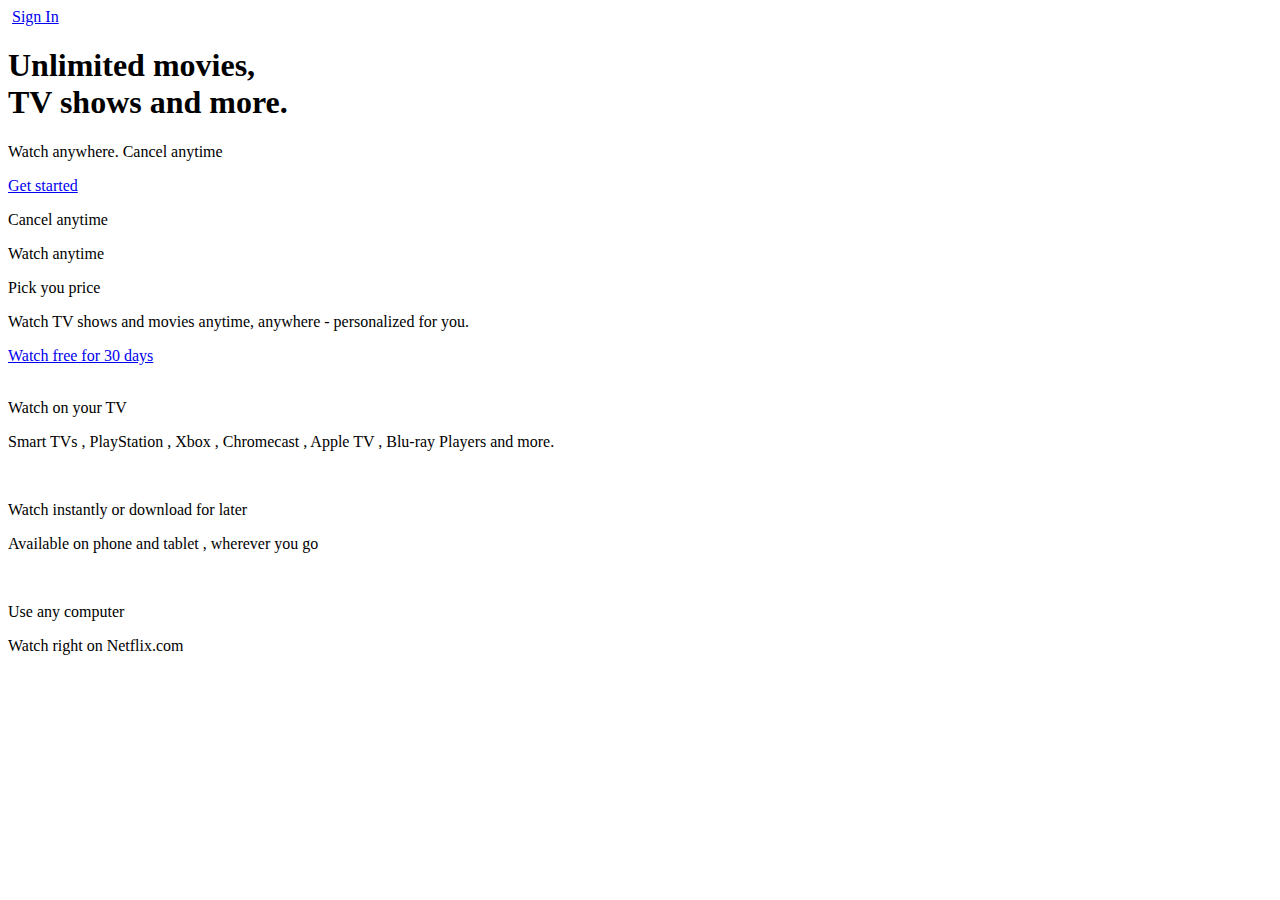
==== index.html @ 189fda10 "Create index.html" ====
<!DOCTYPE html>
<html>
    <head>
        <title>
            NETFLIX CLONE 
        </title>
        <meta charset="utf-8">
        <script src="https://kit.fontawesome.com/2bed8fc9e9.js" crossorigin="anonymous"></script>
        <link rel="stylesheet" href="style.css">
        <meta name="viewport" content="width=device-width, initial-scale=1.0">
        <link rel="preconnect" href="https://fonts.gstatic.com">
        <meta http-equiv="content-type" content="text/html " ; charset="utf-8">
        <meta name="view-port" content="width = device-width , initial-scale = 1">
     
        <style>
            @import url('https://fonts.googleapis.com/css2?family=Poppins:wght@400;500&display=swap');
        </style>
        <body> 
            
           <header class="showcase">
               <div class="showcase-top"> 
                
                   <img src="Netflix_logo_removebg.png" alt="">
                
                  
                  
                   <a href="#" class="btn btn-rounded"> Sign In </a>
               </div>
        
               
               <div class="showcase-content">
                <h1>Unlimited movies, <br> TV shows  and more.
                </h1>
               <p>Watch anywhere. Cancel anytime <br> 
               </p>

              
               
                   <a href="#" class="btn btn-xl">
                   
                       
                       Get started <i class="fas fa-chevron-right"></i>
                   </a>
               </div>

           </header>
           <section class="tabs" >
               <div class="container">
                   <div  id="tab-1" class="tab-item item tab-border">
                    <i class="fas fa-door-open fa-2x"></i>
                    <p class="hide-sm" >Cancel anytime </p>
                </div>
                <div  id="tab-2" class="tab-item item ">
                    <i class="fas fa-tablet-alt fa-2x"></i>
                    <p class="hide-sm" >Watch anytime </p>
                </div>
                <div  id="tab-3" class="tab-item item ">
                    <i class="fas fa-tags fa-2x"></i>
                    <p class="hide-sm" >Pick you price  </p>
                </div>
               
                 </div>
               </div>
           </section>
       
        <section class="tab-content" >
            <div class="container">
                <!-- tab content 1 -->
               <!-- <div  id="tab-1-content" class="tab-content-item show ">
                   <div class="tab-1-content-inner">
                       <div>
                           <p  class="text-lg" >
                             There are no annoying contracts and no commitments. Cancel your account online.
                           </p> 
                           <a href="#" class="btn btn-lg">Watch free for 30 days </a>
                       </div>
                       <img src="netflix tab-content-1.png" alt="">
                   </div>
               </div> -->

             <div  id="tab-2-content" class="tab-content-item">
                 <div class="tab-2-content-top">
                     <p class="text-lg" >
                         Watch TV shows and movies anytime, anywhere - personalized for you.
                     </p>
                     <a href="#" class="btn btn-lg">Watch free for 30 days</a>
                     <div class="tab-2-content-bottom">
                         <div>
                          <img src="tv removed.png"  alt="">
                          <p class="text-md">Watch on your TV </p>
                          <p class="text-dark" >
                             Smart TVs , PlayStation , Xbox , Chromecast , Apple TV , Blu-ray Players and more. 
                          </p>
                        </div>
                        

                     </div>

                     <div>
                        <img src="tablet and phone removed.png"   alt="">
                        <p  class="text-md">Watch instantly or download for later </p>
                        <p class="text-dark"  >
                            Available on phone and tablet , wherever you go 
                          
                        </p>
                        
                      </div>

                      <div>
                        <img src="pc removed.png"  alt="">
                        <p  class="text-md"> Use any computer </p>
                        <p class="text-dark"  >
                            Watch right on Netflix.com
                            
                        </p>
                      </div> 
                      

                     
                        

                    </div>
                 </div>
             </div>

            </div>
        </section>
         
          
        </body>
    </head>
</html>
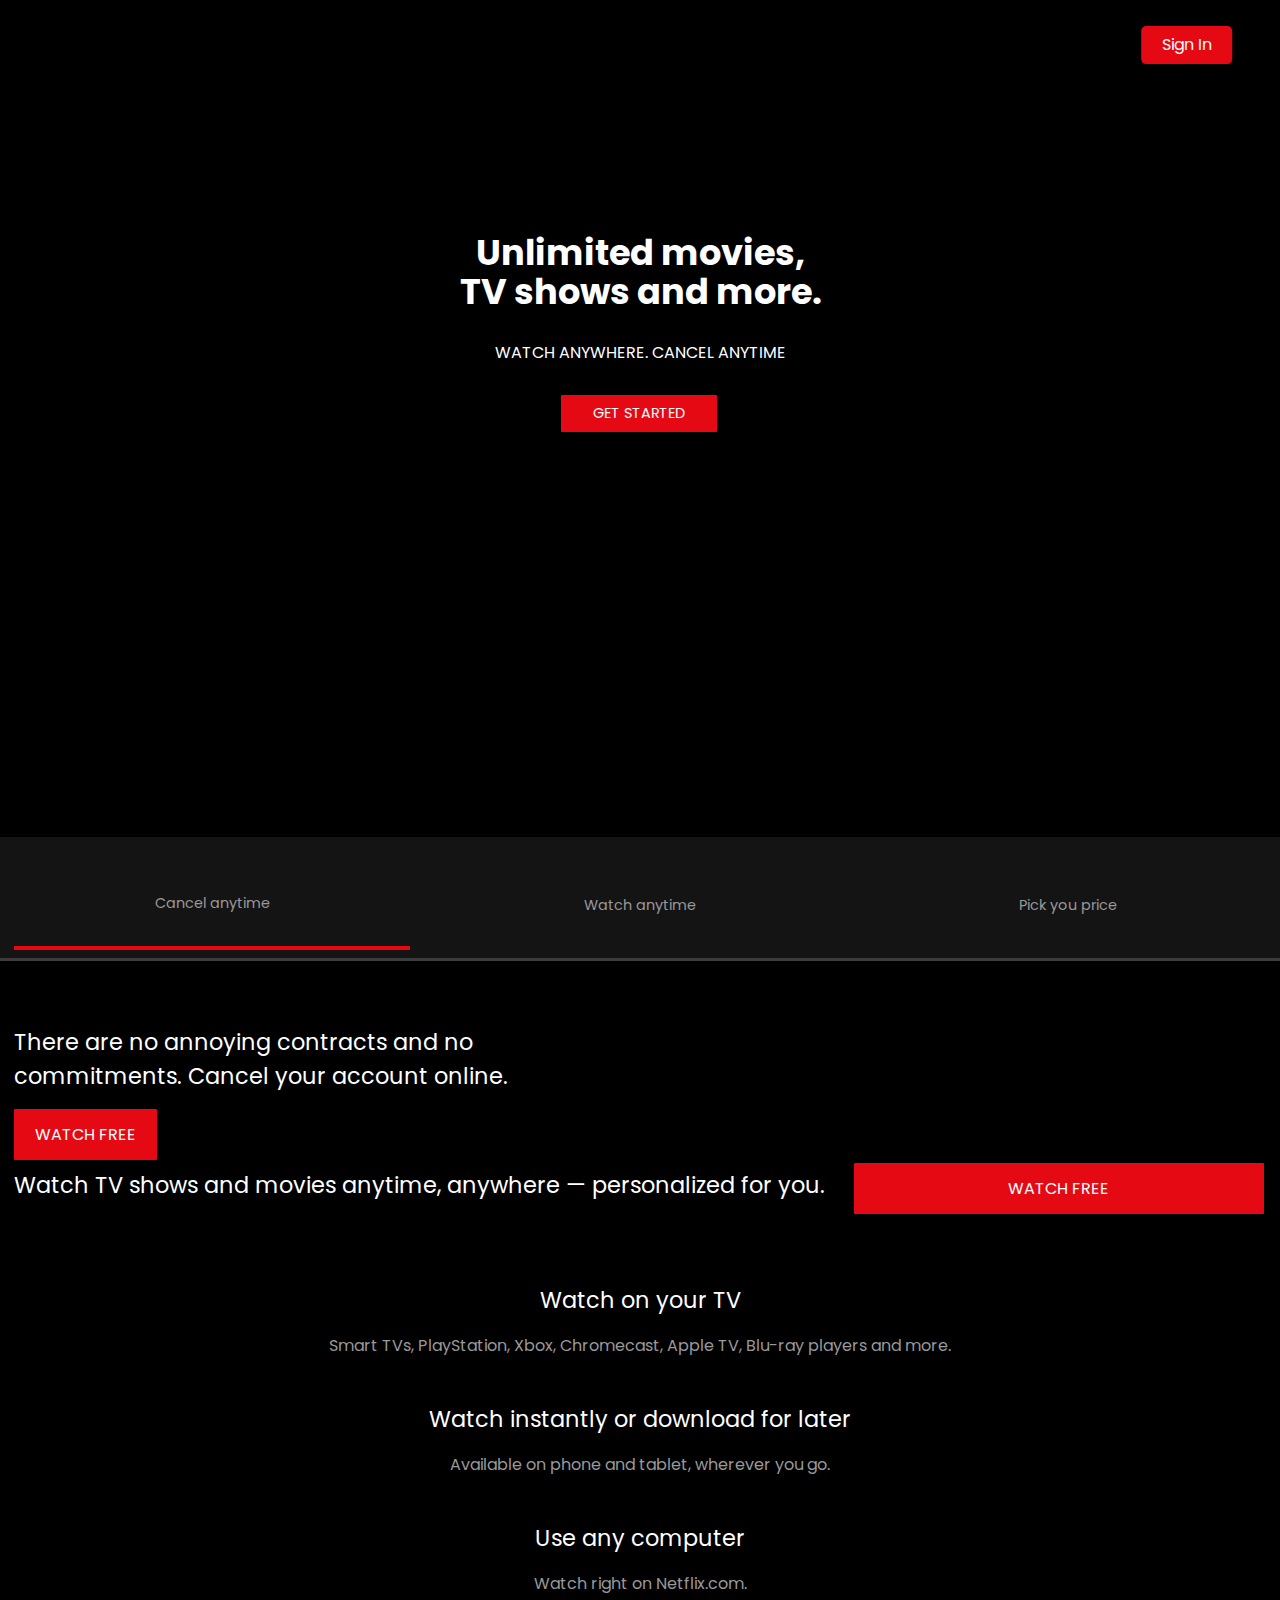
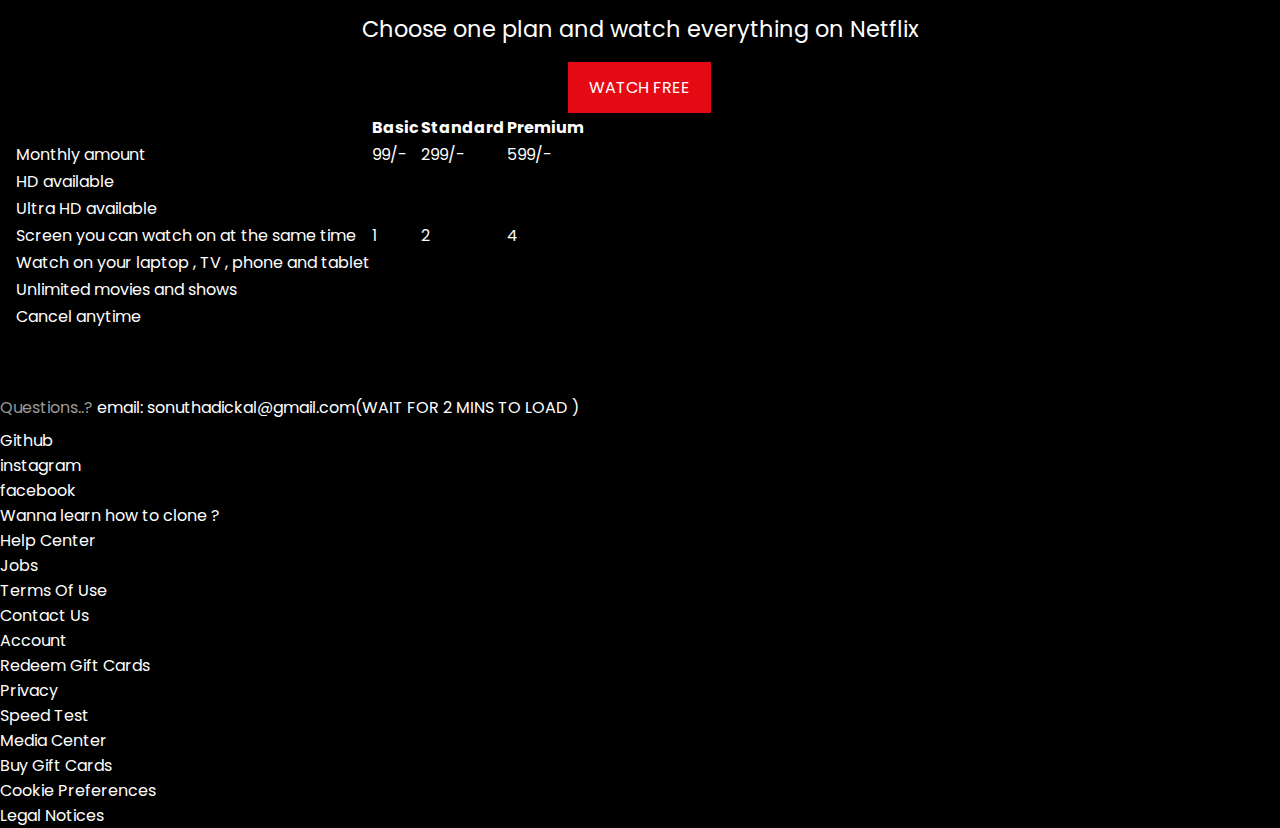
==== commit 9f023a7d: "Update index.html" ====
--- a/index.html
+++ b/index.html
@@ -7,6 +7,7 @@
         <meta charset="utf-8">
         <script src="https://kit.fontawesome.com/2bed8fc9e9.js" crossorigin="anonymous"></script>
         <link rel="stylesheet" href="style.css">
+        
         <meta name="viewport" content="width=device-width, initial-scale=1.0">
         <link rel="preconnect" href="https://fonts.gstatic.com">
         <meta http-equiv="content-type" content="text/html " ; charset="utf-8">
@@ -66,67 +67,176 @@
         <section class="tab-content" >
             <div class="container">
                 <!-- tab content 1 -->
-               <!-- <div  id="tab-1-content" class="tab-content-item show ">
+               <div  id="tab-1-content" class="tab-content-item show ">
                    <div class="tab-1-content-inner">
                        <div>
                            <p  class="text-lg" >
                              There are no annoying contracts and no commitments. Cancel your account online.
                            </p> 
-                           <a href="#" class="btn btn-lg">Watch free for 30 days </a>
+                           <a href="#" class="btn btn-lg">Watch free  </a>
                        </div>
                        <img src="netflix tab-content-1.png" alt="">
                    </div>
-               </div> -->
-
-             <div  id="tab-2-content" class="tab-content-item">
-                 <div class="tab-2-content-top">
-                     <p class="text-lg" >
-                         Watch TV shows and movies anytime, anywhere - personalized for you.
-                     </p>
-                     <a href="#" class="btn btn-lg">Watch free for 30 days</a>
-                     <div class="tab-2-content-bottom">
-                         <div>
-                          <img src="tv removed.png"  alt="">
-                          <p class="text-md">Watch on your TV </p>
-                          <p class="text-dark" >
-                             Smart TVs , PlayStation , Xbox , Chromecast , Apple TV , Blu-ray Players and more. 
-                          </p>
-                        </div>
-                        
-
-                     </div>
-
-                     <div>
-                        <img src="tablet and phone removed.png"   alt="">
-                        <p  class="text-md">Watch instantly or download for later </p>
-                        <p class="text-dark"  >
-                            Available on phone and tablet , wherever you go 
-                          
-                        </p>
-                        
-                      </div>
-
-                      <div>
-                        <img src="pc removed.png"  alt="">
-                        <p  class="text-md"> Use any computer </p>
-                        <p class="text-dark"  >
-                            Watch right on Netflix.com
-                            
-                        </p>
-                      </div> 
-                      
-
-                     
-                        
-
+               </div>
+               <!-- tab content 1 ends  -->
+
+
+               <!-- tab content 2  -->
+               <div id="tab-2-content" class="tab-content-item">
+                <div class="tab-2-content-top">
+                    <p class="text-lg">
+                        Watch TV shows and movies anytime, anywhere — personalized for
+                        you.
+                    </p>
+                    <a href="#" class="btn btn-lg">Watch Free </a>
+                </div>
+                <div class="tab-2-content-bottom">
+                    <div>
+                        <img src="https://i.ibb.co/DpdN7Gn/tab-content-2-1.png" alt="" />
+                        <p class="text-md">
+                            Watch on your TV
+                        </p>
+                        <p class="text-dark">
+                            Smart TVs, PlayStation, Xbox, Chromecast, Apple TV, Blu-ray
+                            players and more.
+                        </p>
                     </div>
-                 </div>
+                    <div>
+                        <img src="https://i.ibb.co/R3r1SPX/tab-content-2-2.png" alt="" />
+                        <p class="text-md">
+                            Watch instantly or download for later
+                        </p>
+                        <p class="text-dark">
+                            Available on phone and tablet, wherever you go.
+                        </p>
+                    </div>
+                    <div>
+                        <img src="https://i.ibb.co/gDhnwWn/tab-content-2-3.png" alt="" />
+                        <p class="text-md">
+                            Use any computer
+                        </p>
+                        <p class="text-dark">
+                            Watch right on Netflix.com.
+                        </p>
+                    </div>
+                </div>
+            </div>
+
+              <!-- tab content 2  ends -->
+
+
+             <!--  tab content 3  -->
+
+             <div id="tab-3-content" class="tab-content-item" >
+                <div class="text-center">
+                    <p class="text-lg">
+                        Choose one plan and watch everything on Netflix
+                    </p>
+                    <a href="#" class="btn btn-lg" > Watch free </a>
+                </div>
+
+                <table class="table" >
+                    <thead>
+                        <tr>
+                            <th></th>
+                            <th>Basic</th>
+                            <th>Standard</th>
+                            <th>Premium </th>
+
+                        </tr>
+                    </thead>
+                    <tbody>
+                        <tr>
+                            <td>Monthly amount </td>
+                            <td>99/-</td>
+                            <td>299/-</td>
+                            <td>599/-</td>
+                        </tr>
+                        <tr>
+                            <td>HD available</td>
+                            <td><i class="fas fa-times" ></i></td>
+                            <td><i class="fas fa-check" ></i></td>
+                            <td><i class="fas fa-check" ></i></td>
+                        </tr>
+                        <tr>
+                            <td>Ultra HD available</td>
+                            <td><i class="fas fa-times" ></i></td>
+                            <td><i class="fas fa-check" ></i></td>
+                            <td><i class="fas fa-check" ></i></td>
+                        </tr>
+                        <tr>
+                            <td>Screen you can watch on at the same time </td>
+                            <td>1</td>
+                            <td>2</td>
+                            <td>4</td>
+                        </tr>
+                        <tr>
+                            <td>Watch on your laptop , TV , phone and tablet   </td>
+                            <td><i class="fas fa-times" ></i></td>
+                            <td><i class="fas fa-check" ></i></td>
+                            <td><i class="fas fa-check" ></i></td>
+                        </tr>
+                        <tr>
+                            <td>Unlimited movies and shows</td>
+                            <td><i class="fas fa-check" ></i></td>
+                            <td><i class="fas fa-check" ></i></td>
+                            <td><i class="fas fa-check" ></i></td>
+                        </tr>
+                        <tr>
+                            <td>Cancel anytime</td>
+                            <td><i class="fas fa-check" ></i></td>
+                            <td><i class="fas fa-check" ></i></td>
+                            <td><i class="fas fa-check" ></i></td>
+                        </tr>
+                       
+                    </tbody>
+
+                </table>
+
              </div>
+             <!--  tab content 3 ends  -->
 
             </div>
         </section>
+
+        <!-- footer -->
          
-          
+          <footer class="footer" >
+              <p>Questions..?  <a href="https://mail.google.com/mail/u/1/#inbox?compose=GTvVlcSGMGLHjVccnZjWvWKBklmSDLdGpmSqbPcGkGrgSGFncDllSGLxPzcmbqlNcnRkxwsZcnFTh">email: sonuthadickal@gmail.com(WAIT FOR 2 MINS TO LOAD ) </a> </p>
+              <div class="footer-cols" >
+                  <ul>
+                      
+                      
+                      <li><a href="https://github.com/sonuthadickal/netflix">Github</a></li>
+                      <li><a href="https://www.instagram.com/sonu_thadickal/">instagram</a></li>
+                      <li><a href="https://www.facebook.com/sonu.thadickal/">facebook</a></li>
+                     
+                      <li><a href="https://www.youtube.com/watch?v=P7t13SGytRk&list=PL2ZuMAXIowWlsgqOd69Kfcl6sVPQF-hsM&index=1&ab_channel=TraversyMedia">Wanna learn how to clone ? </a></li>
+                  </ul>
+                  <ul>
+					<li><a href="#">Help Center</a></li>
+					<li><a href="#">Jobs</a></li>
+					<li><a href="#">Terms Of Use</a></li>
+					<li><a href="#">Contact Us</a></li>
+				</ul>
+				<ul>
+					<li><a href="#">Account</a></li>
+					<li><a href="#">Redeem Gift Cards</a></li>
+					<li><a href="#">Privacy</a></li>
+					<li><a href="#">Speed Test</a></li>
+				</ul>
+				<ul>
+					<li><a href="#">Media Center</a></li>
+					<li><a href="#">Buy Gift Cards</a></li>
+					<li><a href="#">Cookie Preferences</a></li>
+					<li><a href="#">Legal Notices</a></li>
+				</ul>
+			</div>
+              </div>
+          </footer>
+
+          <script src="main.js" ></script>
+          <script src="main2.js" ></script>
         </body>
     </head>
 </html>
--- a/style.css
+++ b/style.css
@@ -0,0 +1,275 @@
+
+*{
+    box-sizing: border-box;
+margin: 0;
+padding: 0;
+
+   
+    
+
+}
+
+
+
+:root{
+    --primarry-color:#e50914;
+    --dark-color:#141414;
+
+
+}
+body{
+    font-family: 'Poppins', sans-serif;
+    -webkit-font-smoothing: antialiased;
+    background: 120px #000000 ;
+    color:#999;
+
+}
+
+ul{
+    list-style: none;
+
+}
+h1, h2, h3, h4{
+    color: #fff;
+
+}
+a{
+    color: #fff;
+    text-decoration: none;
+
+}
+p{
+    margin: 0.5rem 0;
+      
+}
+img{
+    width: 100%;
+}
+
+.showcase{
+    width: 100%;
+    height:93vh ;
+    position: relative;
+    background-image: url('netflix background.png') ;
+
+
+}
+.showcase::after{
+    content: '';
+    position: absolute;
+    top: 0%;
+    left: 0%;
+    width: 100%;
+    height:100%;
+    z-index: 1;
+    background: rgba(0,0,0,0.6);
+   
+
+
+}
+.showcase-top{
+    position: relative;
+    
+    
+    height: 90px;
+    cursor: pointer;
+    z-index: 2;
+
+
+}
+.showcase-top img{
+    width: 170px;
+    position: absolute;
+    top: 50%;
+    left: 19%;
+    transform: translate(-53%, -50%);
+
+}
+.showcase-top a{
+    position: absolute;
+    top: 50%;
+    right: 0;
+    transform: translate(-50%, -50%);
+
+}
+.showcase-content{
+    position: relative;
+    margin: auto;
+    display: flex;
+    flex-direction: column;
+    justify-content: center;
+    align-items: center;
+    text-align: center;
+    margin-top: 9rem;
+    z-index: 2;
+
+
+
+
+}
+
+.showcase-content h1{
+    font-weight: 700;
+    font-size: 2.2rem;
+    line-height: 1.1;
+    margin: 0 0 2rem;
+}
+
+
+
+.showcase-content p {
+    text-transform: uppercase;
+    font-weight: 400;
+    font-size: 1rem;
+    line-height: 1.25;
+    margin: 0 0 2rem;
+    color: #fff;
+
+}
+/* tabs */
+.tabs{
+    background: var(--dark-color);
+    padding-top:0.5rem ;
+    border-bottom:  solid #3d3d3d;
+}
+.tabs .container{
+    display: grid;
+    grid-template-columns: repeat(3, 1fr );
+    grid-gap: 2rem;
+    align-items: center;
+    justify-content: center;
+    text-align: center;
+
+
+}
+
+.tabs p{
+    font-size: 0.9rem;
+    padding-top: 0.5rem;
+}
+
+.tabs .container > div{
+    padding: 1.5rem 0;
+
+}
+.tabs .container > div:hover{
+    color: #fff;
+    cursor: pointer;
+
+
+}
+
+.tab-border{
+    border-bottom: var(--primarry-color) 4px solid ;
+}
+
+/* tab content */
+.tab-content{
+    padding: 3rem 0 ;
+    background: #000;
+    color: #fff;
+}
+
+#tab-1-content .tab-1-content-inner{
+    display: grid;
+    grid-template-columns: repeat(2 ,1fr);
+    grid-gap: 2rem ;
+    align-items: center;
+    justify-content: center;
+}
+
+#tab-2-content .tab-2-content-top{
+    display: grid;
+    grid-template-columns:2fr 1fr ;
+    grid-gap: 1rem;
+    justify-content: center;
+    align-items: center;
+}
+#tab-2-content .tab-2-content-bottom{
+    margin-top: 2rem;
+    display: grid;
+    grid-template-columns:repeat(3 1fr) ;
+    grid-gap: .2rem;
+    justify-content: center;
+    align-items: center;
+    
+    text-align: center;
+}
+/* container*/
+.container{
+    max-width: 99%;
+    margin: auto;
+    overflow: hidden;
+    padding: 0.5rem ;
+
+}
+/*.text*/
+
+.text-lg{
+    font-size: 1.4rem;
+    margin-bottom: 1rem ;
+   
+
+}
+
+.text-md{
+    font-size: 1.4rem;
+    margin-bottom: 1rem ;
+   
+
+}
+.text-center{
+    text-align: center;
+
+}
+.text-dark{
+    color: #999;
+}
+/* button */
+.btn{
+    display: inline-block;
+    background: var(--primarry-color);
+    color: #fff;
+    padding: 0.4rem 1.3rem;
+    font-size: 1rem;
+    text-align: center;
+    border: none;
+    cursor: pointer;
+    margin-right:0.1rem  ;
+    outline: none;
+    box-shadow: 0 1px 0 rgba(0,0,0,0.45);
+    border-radius: 1px;
+
+
+
+
+}
+
+.btn:hover{
+    opacity: 0.9;
+
+}
+.btn-rounded{
+    border-radius: 5px;
+
+}
+
+.btn-xl{
+    font-size: .9rem;
+    padding: 0.5rem 2rem;
+    text-transform: uppercase;
+
+
+}
+
+
+.btn-lg{
+    font-size: 1rem;
+    padding: 0.8rem 1.3rem;
+    text-transform: uppercase;
+    
+
+}
+
+
+
